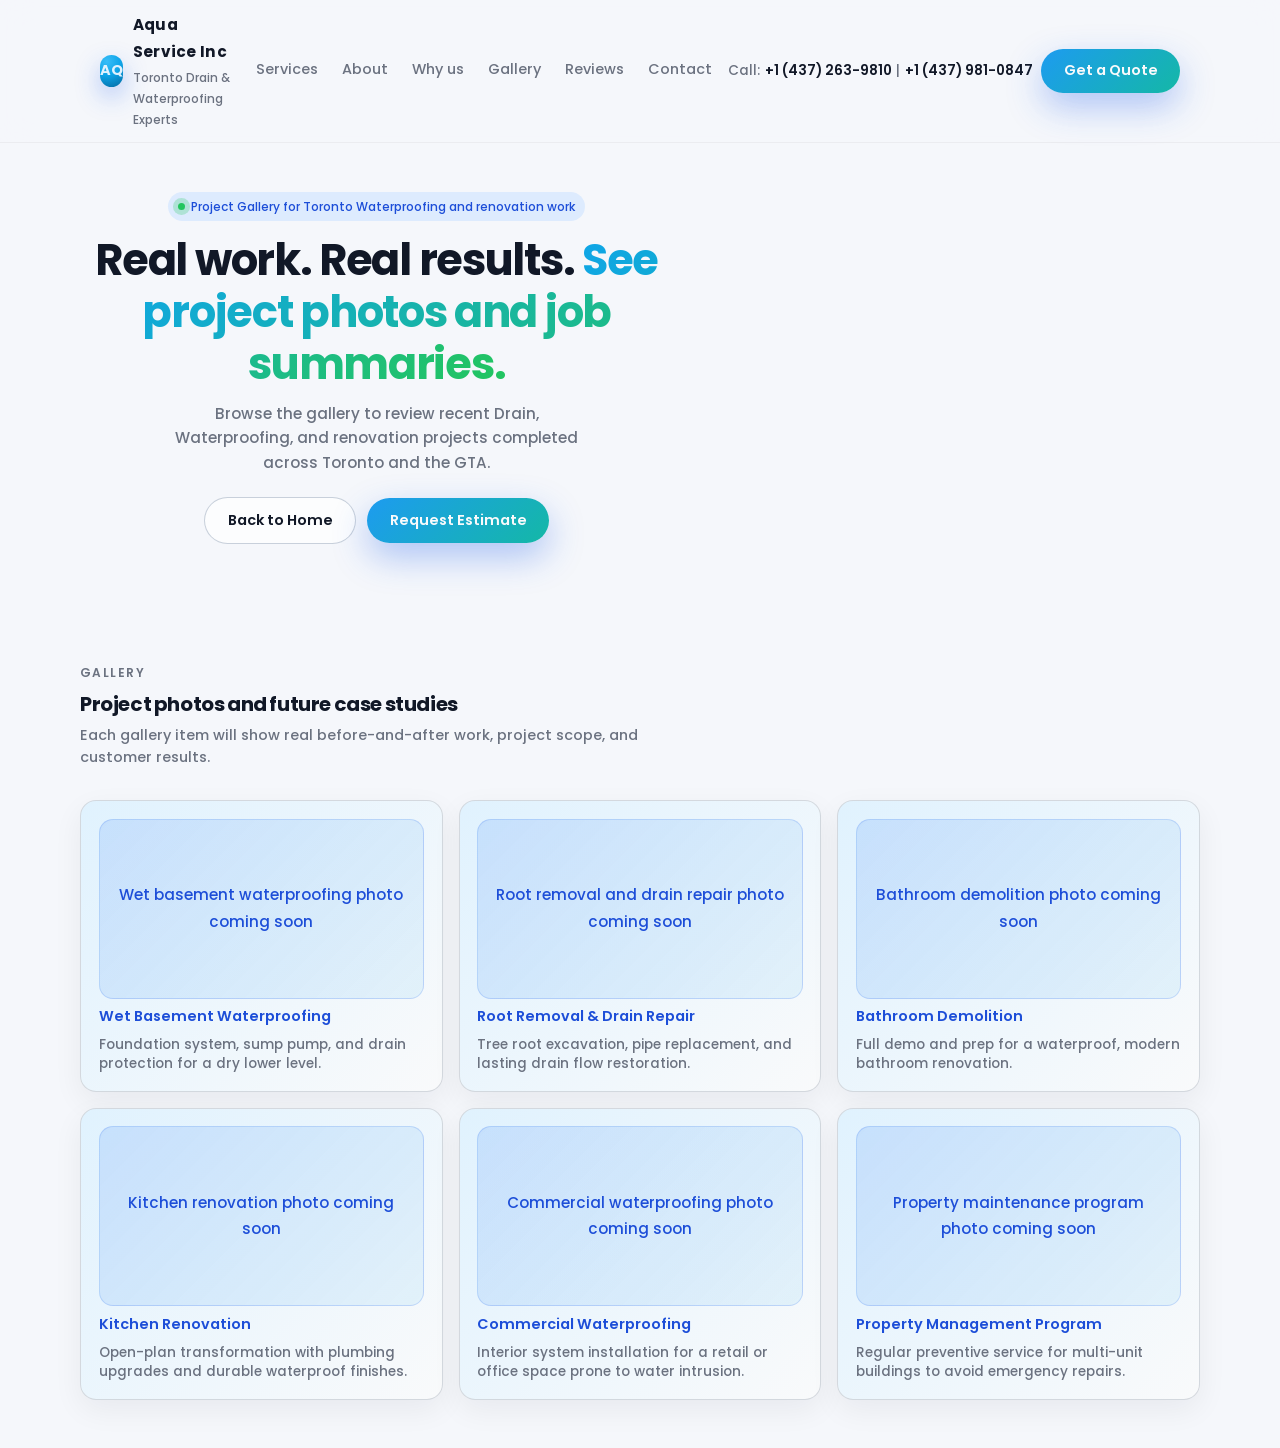
==== gallery/index.html @ aca429ac "map fix" ====
<!doctype html>
<html lang="en">
  <head>
    <meta charset="UTF-8" />
    <title>
      Aqua Service Inc Gallery — Toronto Drain, Waterproofing & Renovation
    </title>
    <meta name="viewport" content="width=device-width, initial-scale=1" />
    <meta
      name="description"
      content="Browse Aqua Service Inc project examples and photo previews for Toronto and GTA waterproofing, drain, and renovation work."
    />
    <meta name="theme-color" content="#1d9bf0" />
    <link rel="icon" type="image/svg+xml" href="/favicon.svg" />
    <link rel="canonical" href="https://aquaservice.ca/gallery" />
    <link rel="preconnect" href="https://fonts.googleapis.com" />
    <link rel="preconnect" href="https://fonts.gstatic.com" crossorigin />
    <link
      href="https://fonts.googleapis.com/css2?family=Poppins:wght@400;500;600;700&display=swap"
      rel="stylesheet"
    />
    <link rel="stylesheet" href="/css/style.css" />
  </head>
  <body>
    <div class="page">
      <header role="banner">
        <div class="nav">
          <a href="/index.html" class="logo" aria-label="Aqua Service Inc - Home">
            <div class="logo-mark">AQ</div>
            <div class="logo-text">
              <span>Aqua Service Inc</span>
              <span>Toronto Drain & Waterproofing Experts</span>
            </div>
          </a>

          <nav class="nav-links" aria-label="Main navigation">
            <a href="/index.html#services">Services</a>
            <a href="/index.html#about">About</a>
            <a href="/index.html#why">Why us</a>
            <a href="/gallery/">Gallery</a>
            <a href="/index.html#reviews">Reviews</a>
            <a href="/index.html#contact">Contact</a>
          </nav>

          <div class="nav-cta">
            <div class="nav-phone">
              <span>Call:</span>
              <a href="tel:+14372639810"><strong>+1 (437) 263-9810</strong></a>
              <span>|</span>
              <a href="tel:+14379810847"><strong>+1 (437) 981-0847</strong></a>
            </div>
            <a href="/index.html#contact" class="btn btn-primary">Get a Quote</a>
          </div>

          <button
            class="nav-toggle"
            type="button"
            aria-label="Toggle navigation menu"
            aria-expanded="false"
            id="nav-toggle"
          >
            <span></span>
            Menu
          </button>
        </div>
        <nav class="nav-mobile" id="nav-mobile" aria-label="Mobile navigation">
          <a href="/index.html#services">Services</a>
          <a href="/index.html#about">About</a>
          <a href="/index.html#why">Why us</a>
          <a href="/gallery/">Gallery</a>
          <a href="/index.html#reviews">Reviews</a>
          <a href="/index.html#contact">Contact</a>
          <a href="tel:+14372639810" class="btn btn-ghost">Call now</a>
          <a href="/index.html#contact" class="btn btn-primary">Get a Quote</a>
        </nav>
      </header>

      <main>
        <section class="section hero" id="top">
          <div class="section-inner hero-grid">
            <div class="hero-content">
              <div class="hero-badge">
                <span class="hero-badge-dot"></span>
                Project Gallery for Toronto Waterproofing and renovation work
              </div>
              <h1 class="hero-title">
                Real work. Real results.
                <span>See project photos and job summaries.</span>
              </h1>
              <p class="hero-subtitle">
                Browse the gallery to review recent Drain, Waterproofing, and
                renovation projects completed across Toronto and the GTA.
              </p>

              <div class="hero-cta-row">
                <a href="/index.html" class="btn btn-ghost">Back to Home</a>
                <a href="/index.html#contact" class="btn btn-primary"
                  >Request Estimate</a
                >
              </div>
            </div>
          </div>
        </section>

        <section class="section" id="gallery">
          <div class="section-inner">
            <div class="section-header">
              <div class="section-kicker">Gallery</div>
              <h2 class="section-title">
                Project photos and future case studies
              </h2>
              <p class="section-subtitle">
                Each gallery item will show real before-and-after work, project
                scope, and customer results.
              </p>
            </div>

            <div class="gallery-grid">
              <div class="gallery-item">
                <div class="gallery-photo">
                  Wet basement waterproofing photo coming soon
                </div>
                <strong>Wet Basement Waterproofing</strong>
                <p>
                  Foundation system, sump pump, and drain protection for a dry
                  lower level.
                </p>
              </div>
              <div class="gallery-item">
                <div class="gallery-photo">
                  Root removal and drain repair photo coming soon
                </div>
                <strong>Root Removal & Drain Repair</strong>
                <p>
                  Tree root excavation, pipe replacement, and lasting drain flow
                  restoration.
                </p>
              </div>
              <div class="gallery-item">
                <div class="gallery-photo">
                  Bathroom demolition photo coming soon
                </div>
                <strong>Bathroom Demolition</strong>
                <p>
                  Full demo and prep for a waterproof, modern bathroom
                  renovation.
                </p>
              </div>
              <div class="gallery-item">
                <div class="gallery-photo">
                  Kitchen renovation photo coming soon
                </div>
                <strong>Kitchen Renovation</strong>
                <p>
                  Open-plan transformation with plumbing upgrades and durable
                  waterproof finishes.
                </p>
              </div>
              <div class="gallery-item">
                <div class="gallery-photo">
                  Commercial waterproofing photo coming soon
                </div>
                <strong>Commercial Waterproofing</strong>
                <p>
                  Interior system installation for a retail or office space
                  prone to water intrusion.
                </p>
              </div>
              <div class="gallery-item">
                <div class="gallery-photo">
                  Property maintenance program photo coming soon
                </div>
                <strong>Property Management Program</strong>
                <p>
                  Regular preventive service for multi-unit buildings to avoid
                  emergency repairs.
                </p>
              </div>
            </div>
          </div>
        </section>
      </main>

      <script src="/js/script.js" defer></script>
    </div>
  </body>
</html>
---- css/style.css ----
*,
*::before,
*::after {
  box-sizing: border-box;
  margin: 0;
  padding: 0;
}

:root {
  --bg: #f5f7fb;
  --bg-alt: #ffffff;
  --text: #111827;
  --muted: #6b7280;
  --primary: #1d9bf0;
  --primary-soft: rgba(29, 155, 240, 0.08);
  --accent: #14b8a6;
  --border: #e5e7eb;
  --radius-lg: 18px;
  --radius-md: 12px;
  --shadow-soft: 0 18px 45px rgba(15, 23, 42, 0.08);
  --shadow-card: 0 10px 30px rgba(15, 23, 42, 0.06);
  --max-width: 1120px;
}

body {
  font-family:
    "Poppins",
    system-ui,
    -apple-system,
    BlinkMacSystemFont,
    "SF Pro Text",
    sans-serif;
  font-weight: 500;
  background: var(--bg);
  color: var(--text);
  font-size: 16px;
  line-height: 1.75;
  -webkit-font-smoothing: antialiased;
  -webkit-text-size-adjust: 100%;
}

img {
  max-width: 100%;
  display: block;
}

a {
  color: inherit;
  text-decoration: none;
}

/* Accessible visually-hidden helper (Netlify honeypot, screen reader text) */
.sr-only {
  position: absolute !important;
  width: 1px !important;
  height: 1px !important;
  padding: 0 !important;
  margin: -1px !important;
  overflow: hidden !important;
  clip: rect(0, 0, 0, 0) !important;
  white-space: nowrap !important;
  border: 0 !important;
}

/* Performance: GPU acceleration & animations */
@keyframes fadeIn {
  from {
    opacity: 0;
    transform: translateY(10px);
  }
  to {
    opacity: 1;
    transform: translateY(0);
  }
}

.fade-in {
  animation: fadeIn 0.5s ease-out forwards;
}

/* Reduce motion for accessibility */
@media (prefers-reduced-motion: reduce) {
  * {
    animation-duration: 0.01ms !important;
    animation-iteration-count: 1 !important;
    transition-duration: 0.01ms !important;
  }
}

/* Layout */
.page {
  min-height: 100vh;
  display: flex;
  flex-direction: column;
}

header {
  position: sticky;
  top: 0;
  z-index: 20;
  backdrop-filter: blur(16px);
  background: rgba(245, 247, 251, 0.9);
  border-bottom: 1px solid rgba(229, 231, 235, 0.7);
}

.nav {
  max-width: var(--max-width);
  margin: 0 auto;
  padding: 0.75rem 1.25rem;
  display: flex;
  align-items: center;
  justify-content: space-between;
  gap: 1rem;
}

.logo {
  display: flex;
  align-items: center;
  gap: 0.6rem;
}

.logo-mark {
  width: 32px;
  height: 32px;
  border-radius: 999px;
  background: radial-gradient(
    circle at 30% 20%,
    #38bdf8,
    #0ea5e9 45%,
    #0369a1 100%
  );
  display: flex;
  align-items: center;
  justify-content: center;
  color: #e0f2fe;
  font-weight: 700;
  font-size: 0.9rem;
  box-shadow: 0 10px 25px rgba(37, 99, 235, 0.35);
}

.logo-text {
  display: flex;
  flex-direction: column;
  gap: 0.1rem;
}

.logo-text span:first-child {
  font-weight: 650;
  letter-spacing: 0.02em;
  font-size: 0.95rem;
}

.logo-text span:last-child {
  font-size: 0.75rem;
  color: var(--muted);
}

.nav-links {
  display: none;
  align-items: center;
  gap: 1.5rem;
  font-size: 0.9rem;
  color: var(--muted);
}

.nav-links a {
  position: relative;
  padding-bottom: 0.1rem;
  white-space: nowrap;
}

.nav-links a::after {
  content: "";
  position: absolute;
  left: 0;
  bottom: 0;
  width: 0;
  height: 2px;
  border-radius: 999px;
  background: linear-gradient(90deg, var(--primary), var(--accent));
  transition: width 0.18s ease-out;
}

.nav-links a:hover::after {
  width: 100%;
}

.nav-cta {
  display: none;
  gap: 0.5rem;
  align-items: center;
}

.btn {
  border-radius: 999px;
  border: none;
  cursor: pointer;
  font-size: 0.85rem;
  font-weight: 550;
  padding: 0.6rem 1.25rem;
  display: inline-flex;
  align-items: center;
  justify-content: center;
  gap: 0.4rem;
  transition:
    transform 0.12s ease-out,
    box-shadow 0.12s ease-out,
    background 0.12s ease-out;
  white-space: nowrap;
  min-height: 44px;
}

.btn-primary {
  background: linear-gradient(135deg, var(--primary), var(--accent));
  color: #f9fafb;
  box-shadow: 0 14px 35px rgba(37, 99, 235, 0.35);
}

.btn-primary:hover {
  transform: translateY(-1px);
  box-shadow: 0 18px 45px rgba(37, 99, 235, 0.45);
}

.btn-secondary {
  background: #f8fafc;
  color: #14afce;
  border: 1px solid rgba(37, 99, 235, 0.22);
  box-shadow: inset 0 0 0 1px rgba(37, 99, 235, 0.12);
}

.btn-secondary:hover {
  transform: translateY(-1px);
  background: #eff6ff;
  box-shadow: 0 12px 28px rgba(37, 99, 235, 0.18);
}

.btn-ghost {
  background: rgba(255, 255, 255, 0.7);
  color: var(--text);
  border: 1px solid rgba(148, 163, 184, 0.5);
}

.btn-ghost:hover {
  background: #ffffff;
  box-shadow: 0 10px 25px rgba(15, 23, 42, 0.08);
}

.nav-phone {
  display: flex;
  align-items: center;
  gap: 0.3rem;
  font-size: 0.8rem;
  color: var(--muted);
  white-space: nowrap;
  flex-wrap: nowrap;
}

.nav-phone strong {
  font-weight: 600;
}

.nav-phone a {
  color: var(--text);
  text-decoration: none;
  transition: color 0.2s ease-out;
}

.nav-phone a:hover,
.nav-phone a:focus {
  color: var(--primary);
  text-decoration: underline;
}

.nav-phone a:focus-visible {
  outline: 2px solid var(--primary);
  outline-offset: 2px;
  border-radius: 4px;
}

.nav-toggle {
  display: inline-flex;
  border-radius: 999px;
  border: 1px solid rgba(148, 163, 184, 0.6);
  padding: 0.35rem 0.7rem;
  background: rgba(255, 255, 255, 0.9);
  cursor: pointer;
  align-items: center;
  gap: 0.4rem;
  font-size: 0.8rem;
  color: var(--muted);
}

.nav-toggle span {
  width: 16px;
  height: 2px;
  border-radius: 999px;
  background: var(--text);
  position: relative;
}

.nav-toggle span::before,
.nav-toggle span::after {
  content: "";
  position: absolute;
  left: 0;
  width: 16px;
  height: 2px;
  border-radius: 999px;
  background: var(--text);
}

.nav-toggle span::before {
  top: -5px;
}

.nav-toggle span::after {
  top: 5px;
}

.nav-mobile {
  display: none;
  flex-direction: column;
  gap: 0.75rem;
  padding: 0.75rem 1.25rem 1rem;
  border-top: 1px solid rgba(229, 231, 235, 0.9);
  background: rgba(248, 250, 252, 0.98);
}

.nav-mobile a {
  font-size: 0.9rem;
  color: var(--muted);
}

.nav-mobile .btn {
  width: 100%;
  justify-content: center;
}

main {
  flex: 1;
}

.section {
  padding: 2.5rem 1rem;
}

.section-inner {
  max-width: var(--max-width);
  margin: 0 auto;
}

/* Hero */
.hero {
  padding-top: 1.5rem;
  padding-bottom: 1.75rem;
}

.hero-grid {
  display: grid;
  gap: 1rem;
}

.hero-content {
  text-align: center;
}

.hero-badge {
  display: inline-flex;
  align-items: center;
  gap: 0.4rem;
  padding: 0.25rem 0.6rem;
  border-radius: 999px;
  background: rgba(219, 234, 254, 0.9);
  color: #1d4ed8;
  font-size: 0.75rem;
  font-weight: 500;
  margin-bottom: 0.9rem;
}

.hero-badge-dot {
  width: 7px;
  height: 7px;
  border-radius: 999px;
  background: #22c55e;
  box-shadow: 0 0 0 5px rgba(34, 197, 94, 0.25);
}

.hero-title {
  font-size: 1.5rem;
  line-height: 1.2;
  letter-spacing: -0.03em;
  margin-bottom: 0.7rem;
  max-width: 20rem;
  margin-left: auto;
  margin-right: auto;
}

.hero-title span {
  background: linear-gradient(135deg, #0ea5e9, #22c55e);
  background-clip: text;
  -webkit-background-clip: text;
  color: transparent;
}

.hero-subtitle {
  font-size: 0.95rem;
  color: var(--muted);
  max-width: 26rem;
  margin-left: auto;
  margin-right: auto;
  margin-bottom: 1.4rem;
  line-height: 1.6;
}

.hero-cta-row {
  display: flex;
  flex-wrap: wrap;
  gap: 0.7rem;
  align-items: center;
  justify-content: center;
  margin-bottom: 1.4rem;
}

.hero-meta {
  display: flex;
  flex-wrap: wrap;
  gap: 0.75rem;
  font-size: 0.8rem;
  color: var(--muted);
  justify-content: center;
}

.hero-meta-item {
  display: inline-flex;
  align-items: center;
  gap: 0.35rem;
  padding: 0.35rem 0.7rem;
  border-radius: 999px;
  background: rgba(255, 255, 255, 0.9);
  border: 1px solid rgba(226, 232, 240, 0.9);
}

.hero-meta-dot {
  width: 6px;
  height: 6px;
  border-radius: 999px;
  background: #22c55e;
}

.hero-card {
  background: radial-gradient(
    circle at top left,
    #e0f2fe,
    #eff6ff 40%,
    #f9fafb 100%
  );
  border-radius: 20px;
  padding: 1rem;
  box-shadow: var(--shadow-soft);
  border: 1px solid rgba(191, 219, 254, 0.9);
  display: grid;
  gap: 0.8rem;
  font-size: 0.75rem;
}

.hero-card-header {
  display: flex;
  flex-direction: column;
  align-items: flex-start;
  justify-content: space-between;
  gap: 0.75rem;
}

.hero-chip {
  padding: 0.25rem 0.7rem;
  border-radius: 999px;
  background: rgba(15, 23, 42, 0.9);
  color: #e5e7eb;
  font-size: 0.75rem;
  display: inline-flex;
  align-items: center;
  gap: 0.35rem;
}

.hero-chip span {
  width: 6px;
  height: 6px;
  border-radius: 999px;
  background: #22c55e;
}

.hero-card-title {
  font-size: 0.9rem;
  font-weight: 600;
  color: #0f172a;
}

.hero-card-sub {
  font-size: 0.8rem;
  color: #64748b;
}

.hero-card-grid {
  display: grid;
  grid-template-columns: minmax(0, 1fr);
  gap: 0.75rem;
  font-size: 0.8rem;
}

.hero-stat {
  padding: 0.7rem 0.75rem;
  border-radius: 16px;
  background: rgba(255, 255, 255, 0.9);
  border: 1px solid rgba(226, 232, 240, 0.9);
}

.hero-stat-label {
  font-size: 0.7rem;
  color: #6b7280;
  margin-bottom: 0.15rem;
}

.hero-stat-value {
  font-weight: 600;
  color: #0f172a;
}

.hero-stat-value a {
  color: inherit;
  text-decoration: none;
  transition: color 0.2s ease;
}

.hero-stat-value a:hover,
.hero-stat-value a:focus-visible {
  color: var(--primary);
  text-decoration: underline;
}

.hero-stat-separator {
  margin: 0 0.35rem;
  color: #9ca3af;
}

.hero-tagline {
  font-size: 0.8rem;
  color: #64748b;
}

/* Sections */
.section-header {
  margin-bottom: 2rem;
  display: flex;
  flex-direction: column;
  gap: 0.5rem;
}

.section-kicker {
  font-size: 0.75rem;
  text-transform: uppercase;
  letter-spacing: 0.12em;
  color: #6b7280;
  font-weight: 600;
}

.section-title {
  font-size: 1.3rem;
  letter-spacing: -0.02em;
  word-spacing: -0.05em;
  line-height: 1.3;
}

.section-subtitle {
  font-size: 0.9rem;
  color: var(--muted);
  max-width: 35rem;
  line-height: 1.5;
}

.cards-grid {
  display: grid;
  gap: 1.25rem;
}

.card {
  background: var(--bg-alt);
  border-radius: var(--radius-md);
  padding: 1.25rem;
  border: 1px solid var(--border);
  box-shadow: var(--shadow-card);
  transition:
    transform 0.2s ease-out,
    box-shadow 0.2s ease-out;
  will-change: transform;
}

.card:hover {
  transform: translateY(-2px);
  box-shadow: 0 12px 30px rgba(15, 23, 42, 0.1);
}

.card-icon {
  width: 40px;
  height: 40px;
  border-radius: 12px;
  background: var(--primary-soft);
  display: flex;
  align-items: center;
  justify-content: center;
  font-size: 1.2rem;
  color: var(--primary);
  margin-bottom: 0.75rem;
}

.card-title {
  font-size: 1rem;
  font-weight: 600;
  margin-bottom: 0.35rem;
  line-height: 1.3;
}

.card-text {
  font-size: 0.88rem;
  color: var(--muted);
  line-height: 1.5;
}

/* About */
.about-grid {
  display: grid;
  gap: 1.25rem;
  align-items: start;
}

.about-text {
  font-size: 0.92rem;
  color: var(--muted);
  line-height: 1.6;
}

.about-highlight {
  margin-top: 0.8rem;
  padding: 0.7rem 0.8rem;
  border-radius: 14px;
  background: rgba(219, 234, 254, 0.7);
  border: 1px solid rgba(191, 219, 254, 0.9);
  font-size: 0.8rem;
  color: #1d4ed8;
}

.about-media {
  border-radius: 18px;
  background: radial-gradient(
    circle at top,
    #0ea5e9,
    #0369a1 45%,
    #0f172a 100%
  );
  padding: 1rem;
  color: #e5e7eb;
  box-shadow: var(--shadow-soft);
}

.about-media-inner {
  border-radius: 14px;
  border: 1px solid rgba(148, 163, 184, 0.5);
  padding: 0.8rem;
  background: radial-gradient(
    circle at top left,
    rgba(15, 23, 42, 0.9),
    rgba(15, 23, 42, 0.98)
  );
  display: grid;
  grid-template-columns: minmax(0, 1fr) 1px minmax(0, 1fr);
  gap: 0.8rem;
  font-size: 0.8rem;
}

.about-media-row {
  display: contents;
}

.about-media-label {
  color: #9ca3af;
  white-space: nowrap;
  grid-column: 1;
}

.about-media-value {
  font-weight: 600;
  color: #e5e7eb;
  white-space: normal;
  text-align: left;
  grid-column: 3;
  word-break: break-word;
}

.about-media-inner::before {
  content: "";
  grid-column: 2;
  grid-row: 1 / -1;
  background: rgba(148, 163, 184, 0.3);
}

/* Gallery */
.gallery-grid {
  display: grid;
  gap: 1rem;
}

.gallery-item {
  border-radius: 16px;
  background: linear-gradient(135deg, #e0f2fe, #f9fafb);
  border: 1px solid rgba(209, 213, 219, 0.9);
  padding: 1.1rem;
  font-size: 0.85rem;
  color: #4b5563;
  box-shadow: var(--shadow-card);
  display: grid;
  gap: 0.35rem;
}

.gallery-item strong {
  font-weight: 600;
  color: #1d4ed8;
  font-size: 0.9rem;
}

.gallery-item p {
  color: #6b7280;
  line-height: 1.4;
  margin: 0;
}

.gallery-photo {
  min-height: 180px;
  border-radius: 14px;
  background: linear-gradient(
    135deg,
    rgba(59, 130, 246, 0.16),
    rgba(14, 165, 233, 0.08)
  );
  border: 1px solid rgba(37, 99, 235, 0.18);
  display: flex;
  align-items: center;
  justify-content: center;
  color: #1d4ed8;
  font-size: 0.95rem;
  text-align: center;
  padding: 1rem;
}

.gallery-item small {
  color: #64748b;
}

/* Reviews */
.reviews-grid {
  display: grid;
  gap: 0.9rem;
}

.review-card {
  border-radius: 16px;
  background: #ffffff;
  border: 1px solid #e5e7eb;
  padding: 0.9rem;
  box-shadow: var(--shadow-card);
  font-size: 0.85rem;
}

.review-header {
  display: flex;
  justify-content: space-between;
  align-items: center;
  margin-bottom: 0.35rem;
}

.review-name {
  font-weight: 600;
  font-size: 0.85rem;
}

.review-stars {
  color: #fbbf24;
  font-size: 0.8rem;
}

.review-text {
  color: var(--muted);
  margin-bottom: 0.4rem;
  line-height: 1.6;
  font-size: 0.87rem;
}

.review-meta {
  font-size: 0.75rem;
  color: #9ca3af;
}

/* Contact */
.contact-grid {
  display: grid;
  gap: 1.25rem;
}

.contact-card {
  background: #ffffff;
  border-radius: var(--radius-lg);
  padding: 1.1rem;
  border: 1px solid #e5e7eb;
  box-shadow: var(--shadow-soft);
}

form {
  display: grid;
  gap: 0.75rem;
}

.field {
  display: grid;
  gap: 0.35rem;
  font-size: 0.85rem;
}

.field label {
  font-weight: 500;
  color: #374151;
}

.field input,
.field textarea {
  border-radius: 12px;
  border: 1px solid #d1d5db;
  padding: 0.55rem 0.7rem;
  font-size: 0.85rem;
  font-family: inherit;
  outline: none;
  background: #f9fafb;
  transition:
    border-color 0.12s ease-out,
    box-shadow 0.12s ease-out,
    background 0.12s ease-out;
}

.field small {
  font-size: 0.75rem;
  color: #9ca3af;
}

.contact-info {
  font-size: 0.87rem;
  color: var(--muted);
  display: grid;
  gap: 0.75rem;
}

.contact-info-item {
  display: flex;
  align-items: center;
  gap: 0.75rem;
  padding: 0.9rem 0.95rem;
  border-radius: 1rem;
  background: #f8fafc;
  border: 1px solid #e5e7eb;
}

.contact-info-item div > div:first-child {
  font-weight: 600;
  color: #111827;
}

.contact-info-icon {
  min-width: 36px;
  min-height: 36px;
  border-radius: 50%;
  background: #dbeafe;
  display: flex;
  align-items: center;
  justify-content: center;
  font-size: 1rem;
  color: #2563eb;
}

.contact-info-item a {
  color: inherit;
  text-decoration: none;
}

.contact-info-item a:hover {
  color: var(--primary);
  text-decoration: underline;
}

footer {
  border-top: 1px solid #e5e7eb;
  padding: 1.25rem;
  font-size: 0.8rem;
  color: #9ca3af;
  background: #f9fafb;
  text-align: center;
}

.footer-inner {
  max-width: var(--max-width);
  margin: 0 auto;
  display: flex;
  flex-direction: column;
  gap: 0.4rem;
  align-items: center;
}

.footer-meta {
  display: flex;
  flex-direction: column;
  flex-wrap: wrap;
  gap: 0.5rem;
  align-items: center;
  font-size: 0.75rem;
}

/* Responsive */
@media (min-width: 640px) {
  .section {
    padding: 2.5rem 1.25rem;
  }

  .hero {
    padding-top: 2.5rem;
    padding-bottom: 2.75rem;
  }

  .hero-card-grid {
    grid-template-columns: repeat(2, minmax(0, 1fr));
  }

  .hero-card-header {
    flex-direction: row;
    align-items: center;
  }

  .hero-title {
    font-size: 2.2rem;
    max-width: 30rem;
  }

  .section-title {
    font-size: 1.25rem;
  }

  .hero-grid {
    gap: 2rem;
  }

  .btn {
    font-size: 0.9rem;
    padding: 0.6rem 1.4rem;
  }

  .hero-card {
    border-radius: 22px;
    padding: 1.2rem;
    font-size: 0.8rem;
  }

  .cards-grid {
    grid-template-columns: repeat(2, minmax(0, 1fr));
  }

  .gallery-grid {
    grid-template-columns: repeat(2, minmax(0, 1fr));
  }

  .reviews-grid {
    grid-template-columns: repeat(1, minmax(0, 1fr));
  }

  .contact-grid {
    grid-template-columns: minmax(0, 1fr);
  }
}

@media (min-width: 768px) {
  .nav-links {
    display: flex;
  }

  .nav-cta {
    display: flex;
  }

  .about-media-value {
    white-space: nowrap;
  }

  .nav-phone {
    font-size: 0.85rem;
  }

  .nav-phone strong {
    font-size: 0.85rem;
  }

  .footer-meta {
    flex-direction: row;
    justify-content: center;
  }

  .nav-toggle {
    display: none;
  }

  .hero-title {
    font-size: 2.4rem;
    max-width: 32rem;
  }

  .hero-grid {
    grid-template-columns: minmax(0, 1.2fr) minmax(0, 1fr);
  }

  .about-grid {
    grid-template-columns: minmax(0, 1.1fr) minmax(0, 1fr);
  }

  .cards-grid.services {
    grid-template-columns: repeat(3, minmax(0, 1fr));
  }

  .gallery-grid {
    grid-template-columns: repeat(3, minmax(0, 1fr));
  }

  .reviews-grid {
    grid-template-columns: repeat(2, minmax(0, 1fr));
  }

  .contact-grid {
    grid-template-columns: minmax(0, 1.2fr) minmax(0, 1fr);
  }
}

@media (min-width: 1024px) {
  .hero-title {
    font-size: 2.7rem;
    max-width: 36rem;
  }

  .section-title {
    white-space: normal;
  }

  .section {
    padding-top: 3rem;
    padding-bottom: 3rem;
  }
}

.nav-mobile.open {
  display: flex;
}

/* Professional Enhancements */

/* Active Navigation Styling */
.nav-links a.active {
  color: var(--primary);
  font-weight: 600;
}

.nav-links a.active::after {
  width: 100%;
}

.nav-mobile a.active {
  color: var(--primary);
  font-weight: 600;
}

/* Scroll-triggered fade-in animations */
html {
  scroll-behavior: smooth;
}

.fade-in {
  animation: fadeIn 0.6s ease-out forwards;
}

@keyframes fadeIn {
  from {
    opacity: 0;
    transform: translateY(20px);
  }
  to {
    opacity: 1;
    transform: translateY(0);
  }
}

.card,
.gallery-item,
.review-card,
.about-media {
  opacity: 0;
  animation-fill-mode: both;
}

/* Enhanced Interactive Elements */
.card {
  transition: all 0.3s cubic-bezier(0.4, 0, 0.2, 1);
  position: relative;
  overflow: hidden;
}

.card::before {
  content: "";
  position: absolute;
  top: 0;
  left: -100%;
  width: 100%;
  height: 100%;
  background: linear-gradient(
    90deg,
    transparent,
    rgba(255, 255, 255, 0.2),
    transparent
  );
  transition: left 0.5s ease-out;
  pointer-events: none;
}

.card:hover::before {
  left: 100%;
}

.card:hover {
  transform: translateY(-4px);
  box-shadow: 0 20px 50px rgba(15, 23, 42, 0.12);
  border-color: var(--primary-soft);
}

/* Better button focus states */
.btn:focus-visible {
  outline: 2px solid var(--primary);
  outline-offset: 2px;
}

.btn:active {
  transform: scale(0.98);
}

.btn:disabled {
  opacity: 0.6;
  cursor: not-allowed;
  transform: none;
}

/* Form improvements */
.field input:focus,
.field textarea:focus {
  border-color: var(--primary);
  background: #ffffff;
  box-shadow: 0 0 0 3px var(--primary-soft);
}

textarea {
  font-size: inherit;
  line-height: 1.5;
}

/* Enhanced gallery items */
.gallery-item {
  transition: all 0.3s ease-out;
  position: relative;
  border-radius: 16px;
}

.gallery-item:hover {
  transform: translateY(-2px);
  box-shadow: 0 15px 40px rgba(15, 23, 42, 0.12);
  background: linear-gradient(135deg, #dbeafe, #f0f9ff);
}

/* Enhanced review cards */
.review-card {
  transition: all 0.3s ease-out;
}

.review-card:hover {
  box-shadow: 0 12px 35px rgba(15, 23, 42, 0.1);
  transform: translateY(-2px);
}

/* Smooth link transitions */
a {
  transition: color 0.2s ease-out;
}

a:not(.btn):hover {
  color: var(--primary);
}

/* Loading state for buttons */
.btn:disabled::after {
  content: "";
  display: inline-block;
  width: 12px;
  height: 12px;
  margin-left: 6px;
  border: 2px solid rgba(255, 255, 255, 0.3);
  border-radius: 50%;
  border-top-color: white;
  animation: spin 0.6s linear infinite;
}

@keyframes spin {
  to {
    transform: rotate(360deg);
  }
}

/* Accessibility improvements */
@media (prefers-reduced-motion: reduce) {
  * {
    animation-duration: 0.01ms !important;
    animation-iteration-count: 1 !important;
    transition-duration: 0.01ms !important;
    scroll-behavior: auto !important;
  }
}

/* Print styles for professionalism */
@media print {
  header,
  .nav-toggle,
  .hero-cta-row,
  form {
    display: none;
  }

  body {
    background: white;
  }

  .section {
    page-break-inside: avoid;
  }
}
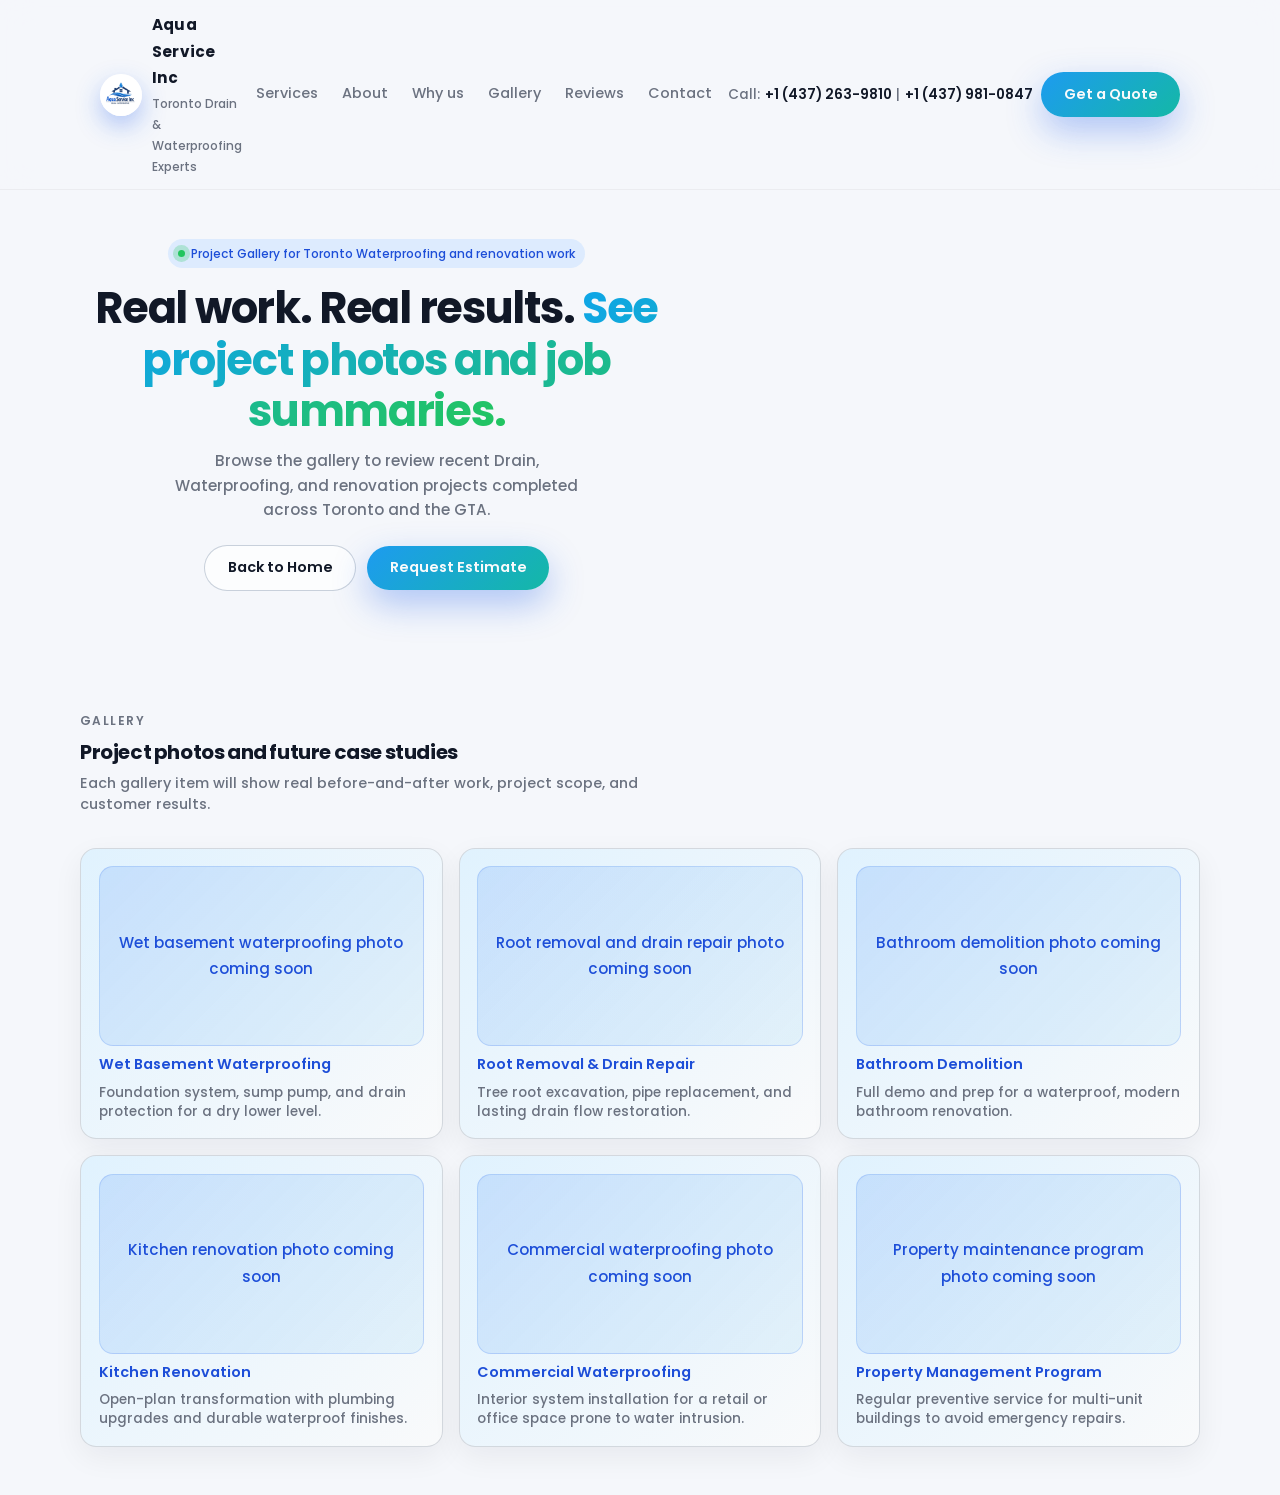
==== commit b84d4400: "Added logo, fixed issues" ====
--- a/gallery/index.html
+++ b/gallery/index.html
@@ -11,6 +11,7 @@
       content="Browse Aqua Service Inc project examples and photo previews for Toronto and GTA waterproofing, drain, and renovation work."
     />
     <meta name="theme-color" content="#1d9bf0" />
+    <meta name="google-site-verification" content="google120ad3d5dac9b2b3" />
     <link rel="icon" type="image/svg+xml" href="/favicon.svg" />
     <link rel="canonical" href="https://aquaservice.ca/gallery" />
     <link rel="preconnect" href="https://fonts.googleapis.com" />
@@ -25,8 +26,17 @@
     <div class="page">
       <header role="banner">
         <div class="nav">
-          <a href="/index.html" class="logo" aria-label="Aqua Service Inc - Home">
-            <div class="logo-mark">AQ</div>
+          <a
+            href="/index.html"
+            class="logo"
+            aria-label="Aqua Service Inc - Home"
+          >
+            <img
+              src="../../images/Aqua Service Inc.JPG"
+              alt="Aqua Service Inc Logo"
+              class="logo-mark"
+              decoding="async"
+            />
             <div class="logo-text">
               <span>Aqua Service Inc</span>
               <span>Toronto Drain & Waterproofing Experts</span>
@@ -49,7 +59,9 @@
               <span>|</span>
               <a href="tel:+14379810847"><strong>+1 (437) 981-0847</strong></a>
             </div>
-            <a href="/index.html#contact" class="btn btn-primary">Get a Quote</a>
+            <a href="/index.html#contact" class="btn btn-primary"
+              >Get a Quote</a
+            >
           </div>
 
           <button
--- a/css/style.css
+++ b/css/style.css
@@ -120,21 +120,11 @@
 }
 
 .logo-mark {
-  width: 32px;
-  height: 32px;
+  width: 42px;
+  height: 42px;
   border-radius: 999px;
-  background: radial-gradient(
-    circle at 30% 20%,
-    #38bdf8,
-    #0ea5e9 45%,
-    #0369a1 100%
-  );
-  display: flex;
-  align-items: center;
-  justify-content: center;
-  color: #e0f2fe;
-  font-weight: 700;
-  font-size: 0.9rem;
+  display: block;
+  object-fit: cover;
   box-shadow: 0 10px 25px rgba(37, 99, 235, 0.35);
 }
 
@@ -153,6 +143,34 @@
 .logo-text span:last-child {
   font-size: 0.75rem;
   color: var(--muted);
+}
+
+/* Accessibility */
+.sr-only {
+  position: absolute;
+  width: 1px;
+  height: 1px;
+  padding: 0;
+  margin: -1px;
+  overflow: hidden;
+  clip: rect(0, 0, 0, 0);
+  white-space: nowrap;
+  border: 0;
+}
+
+.sr-only-focusable:focus {
+  position: static;
+  width: auto;
+  height: auto;
+  padding: 0.5rem;
+  margin: 0;
+  overflow: visible;
+  clip: auto;
+  white-space: normal;
+  background: var(--primary);
+  color: white;
+  text-decoration: none;
+  z-index: 1000;
 }
 
 .nav-links {
@@ -222,16 +240,18 @@
 }
 
 .btn-secondary {
-  background: #f8fafc;
-  color: #14afce;
-  border: 1px solid rgba(37, 99, 235, 0.22);
+  background-color: transparent;
+  color: #1a1a1a;
+  border: 1.5px solid #4db7ff;
   box-shadow: inset 0 0 0 1px rgba(37, 99, 235, 0.12);
+  border-radius: 8px;
+  transition: all 0.25s ease-in-out;
 }
 
 .btn-secondary:hover {
   transform: translateY(-1px);
-  background: #eff6ff;
-  box-shadow: 0 12px 28px rgba(37, 99, 235, 0.18);
+  background-color: #6fd4ff;
+  box-shadow: 0 8px 20px rgba(79, 183, 255, 0.25);
 }
 
 .btn-ghost {
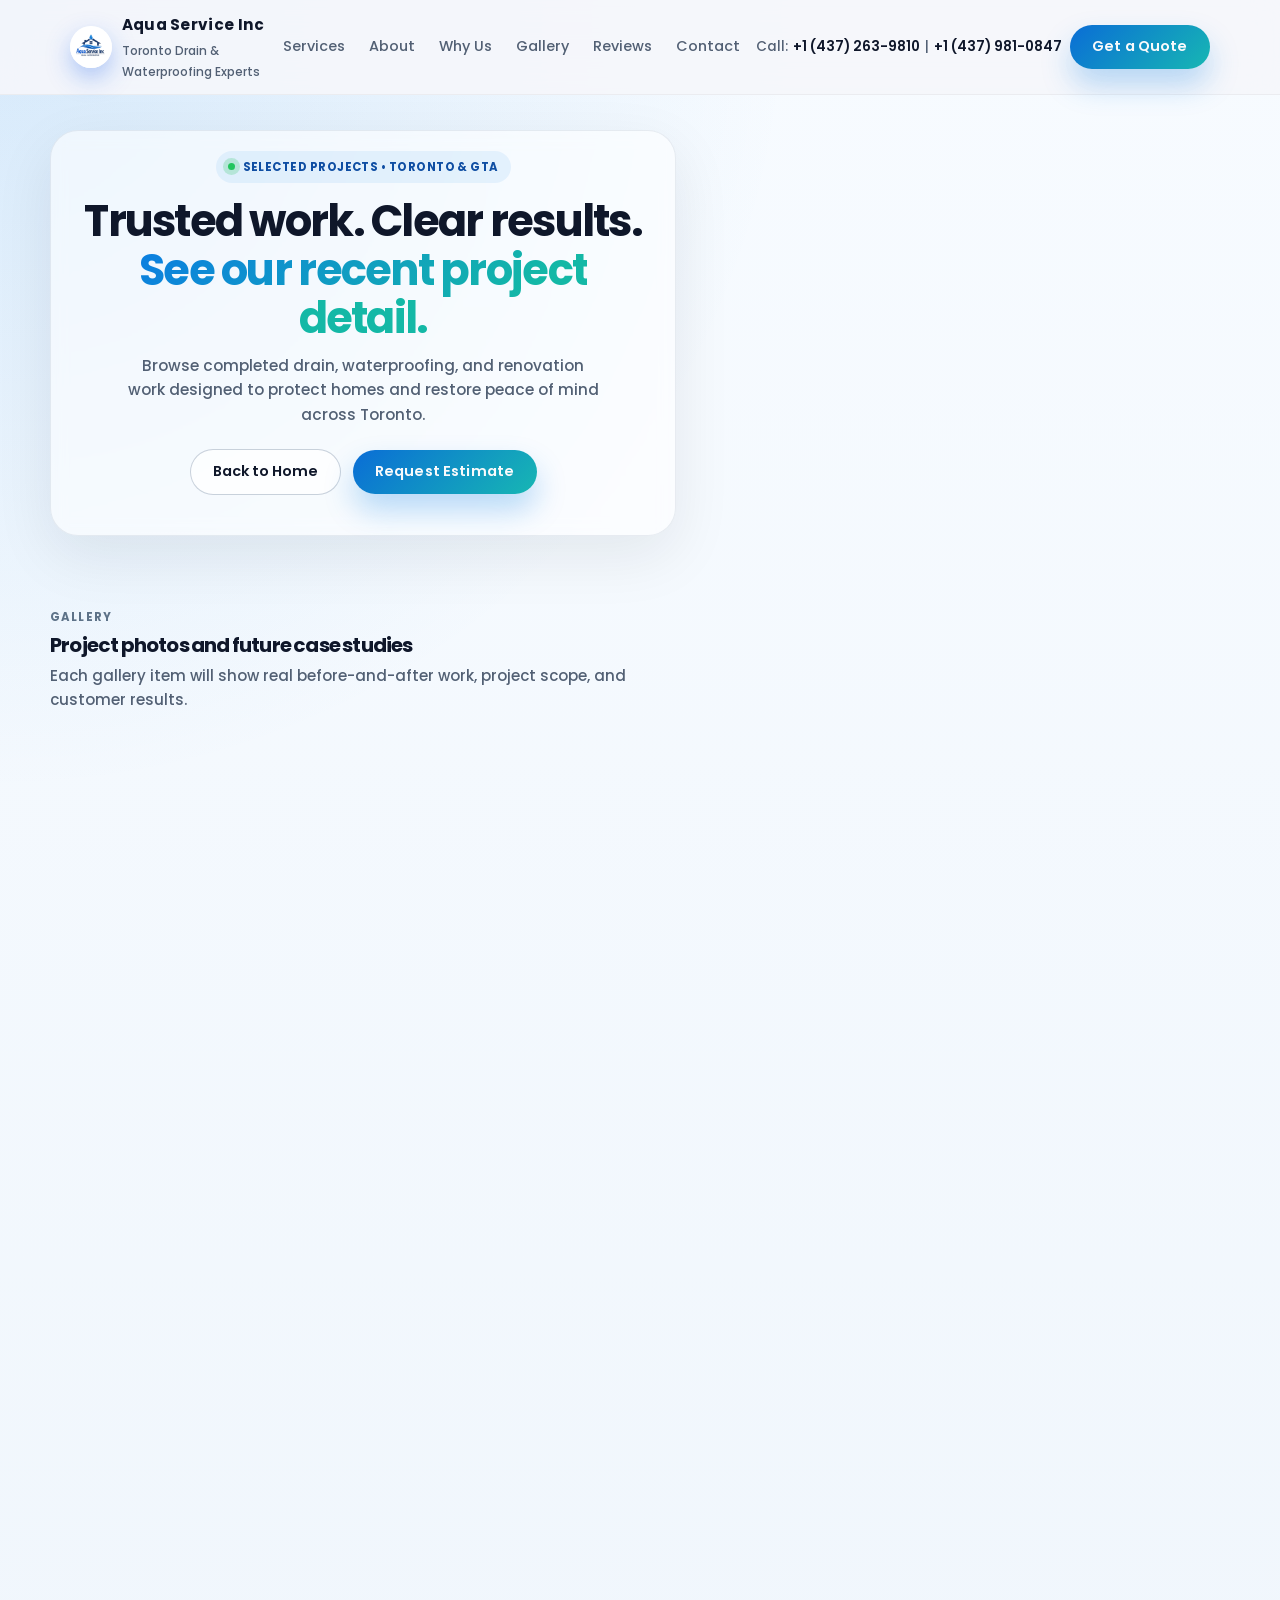
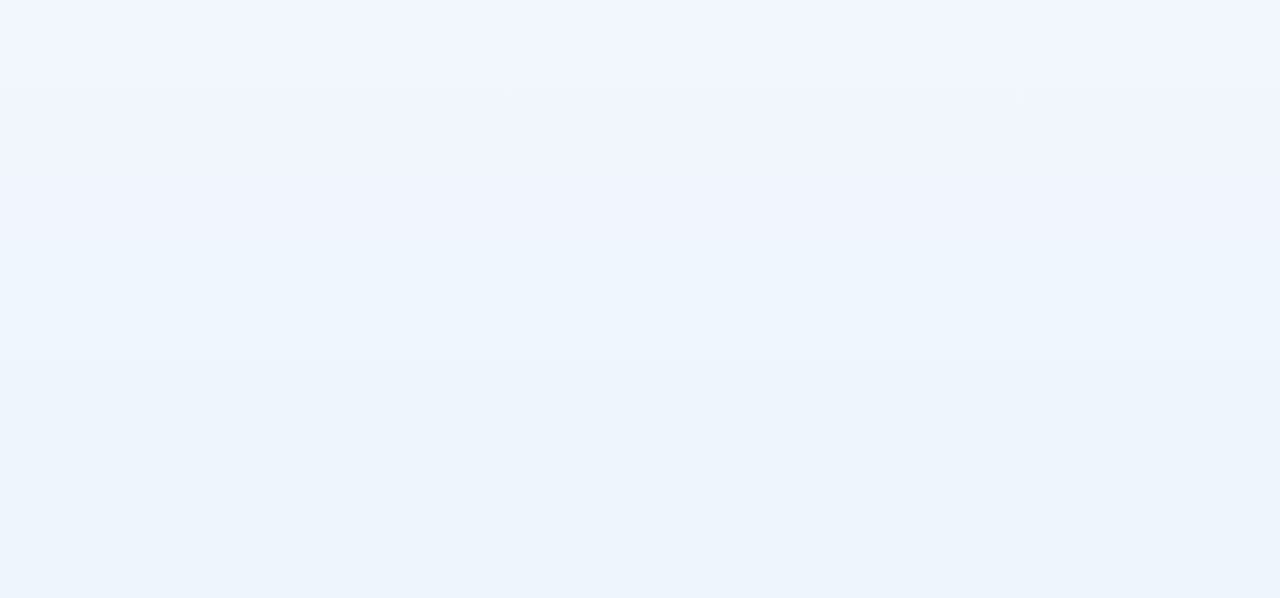
==== commit c5b066dc: "addet photo" ====
--- a/gallery/index.html
+++ b/gallery/index.html
@@ -2,24 +2,15 @@
 <html lang="en">
   <head>
     <meta charset="UTF-8" />
-    <title>
-      Aqua Service Inc Gallery — Toronto Drain, Waterproofing & Renovation
-    </title>
+    <meta http-equiv="refresh" content="0; url=../gallery.html" />
+    <title>Redirecting to Aqua Service Gallery</title>
     <meta name="viewport" content="width=device-width, initial-scale=1" />
     <meta
       name="description"
-      content="Browse Aqua Service Inc project examples and photo previews for Toronto and GTA waterproofing, drain, and renovation work."
+      content="Redirecting to the Aqua Service Inc project gallery for Toronto and GTA waterproofing, drain, and renovation work."
     />
     <meta name="theme-color" content="#1d9bf0" />
-    <meta name="google-site-verification" content="google120ad3d5dac9b2b3" />
     <link rel="icon" type="image/svg+xml" href="/favicon.svg" />
-    <link rel="canonical" href="https://aquaservice.ca/gallery" />
-    <link rel="preconnect" href="https://fonts.googleapis.com" />
-    <link rel="preconnect" href="https://fonts.gstatic.com" crossorigin />
-    <link
-      href="https://fonts.googleapis.com/css2?family=Poppins:wght@400;500;600;700&display=swap"
-      rel="stylesheet"
-    />
     <link rel="stylesheet" href="/css/style.css" />
   </head>
   <body>
@@ -32,7 +23,7 @@
             aria-label="Aqua Service Inc - Home"
           >
             <img
-              src="../../images/Aqua Service Inc.JPG"
+              src="../images/aqua-service-inc.jpg"
               alt="Aqua Service Inc Logo"
               class="logo-mark"
               decoding="async"
@@ -42,49 +33,7 @@
               <span>Toronto Drain & Waterproofing Experts</span>
             </div>
           </a>
-
-          <nav class="nav-links" aria-label="Main navigation">
-            <a href="/index.html#services">Services</a>
-            <a href="/index.html#about">About</a>
-            <a href="/index.html#why">Why us</a>
-            <a href="/gallery/">Gallery</a>
-            <a href="/index.html#reviews">Reviews</a>
-            <a href="/index.html#contact">Contact</a>
-          </nav>
-
-          <div class="nav-cta">
-            <div class="nav-phone">
-              <span>Call:</span>
-              <a href="tel:+14372639810"><strong>+1 (437) 263-9810</strong></a>
-              <span>|</span>
-              <a href="tel:+14379810847"><strong>+1 (437) 981-0847</strong></a>
-            </div>
-            <a href="/index.html#contact" class="btn btn-primary"
-              >Get a Quote</a
-            >
-          </div>
-
-          <button
-            class="nav-toggle"
-            type="button"
-            aria-label="Toggle navigation menu"
-            aria-expanded="false"
-            id="nav-toggle"
-          >
-            <span></span>
-            Menu
-          </button>
         </div>
-        <nav class="nav-mobile" id="nav-mobile" aria-label="Mobile navigation">
-          <a href="/index.html#services">Services</a>
-          <a href="/index.html#about">About</a>
-          <a href="/index.html#why">Why us</a>
-          <a href="/gallery/">Gallery</a>
-          <a href="/index.html#reviews">Reviews</a>
-          <a href="/index.html#contact">Contact</a>
-          <a href="tel:+14372639810" class="btn btn-ghost">Call now</a>
-          <a href="/index.html#contact" class="btn btn-primary">Get a Quote</a>
-        </nav>
       </header>
 
       <main>
@@ -93,107 +42,27 @@
             <div class="hero-content">
               <div class="hero-badge">
                 <span class="hero-badge-dot"></span>
-                Project Gallery for Toronto Waterproofing and renovation work
+                Redirecting to project gallery
               </div>
               <h1 class="hero-title">
-                Real work. Real results.
-                <span>See project photos and job summaries.</span>
+                Project gallery is loading.
+                <span>Please wait a moment.</span>
               </h1>
               <p class="hero-subtitle">
-                Browse the gallery to review recent Drain, Waterproofing, and
-                renovation projects completed across Toronto and the GTA.
+                You are being redirected to the complete project showcase for
+                Toronto waterproofing, drain repair, and renovation work.
               </p>
 
               <div class="hero-cta-row">
+                <a href="../gallery.html" class="btn btn-primary"
+                  >Open Gallery</a
+                >
                 <a href="/index.html" class="btn btn-ghost">Back to Home</a>
-                <a href="/index.html#contact" class="btn btn-primary"
-                  >Request Estimate</a
-                >
-              </div>
-            </div>
-          </div>
-        </section>
-
-        <section class="section" id="gallery">
-          <div class="section-inner">
-            <div class="section-header">
-              <div class="section-kicker">Gallery</div>
-              <h2 class="section-title">
-                Project photos and future case studies
-              </h2>
-              <p class="section-subtitle">
-                Each gallery item will show real before-and-after work, project
-                scope, and customer results.
-              </p>
-            </div>
-
-            <div class="gallery-grid">
-              <div class="gallery-item">
-                <div class="gallery-photo">
-                  Wet basement waterproofing photo coming soon
-                </div>
-                <strong>Wet Basement Waterproofing</strong>
-                <p>
-                  Foundation system, sump pump, and drain protection for a dry
-                  lower level.
-                </p>
-              </div>
-              <div class="gallery-item">
-                <div class="gallery-photo">
-                  Root removal and drain repair photo coming soon
-                </div>
-                <strong>Root Removal & Drain Repair</strong>
-                <p>
-                  Tree root excavation, pipe replacement, and lasting drain flow
-                  restoration.
-                </p>
-              </div>
-              <div class="gallery-item">
-                <div class="gallery-photo">
-                  Bathroom demolition photo coming soon
-                </div>
-                <strong>Bathroom Demolition</strong>
-                <p>
-                  Full demo and prep for a waterproof, modern bathroom
-                  renovation.
-                </p>
-              </div>
-              <div class="gallery-item">
-                <div class="gallery-photo">
-                  Kitchen renovation photo coming soon
-                </div>
-                <strong>Kitchen Renovation</strong>
-                <p>
-                  Open-plan transformation with plumbing upgrades and durable
-                  waterproof finishes.
-                </p>
-              </div>
-              <div class="gallery-item">
-                <div class="gallery-photo">
-                  Commercial waterproofing photo coming soon
-                </div>
-                <strong>Commercial Waterproofing</strong>
-                <p>
-                  Interior system installation for a retail or office space
-                  prone to water intrusion.
-                </p>
-              </div>
-              <div class="gallery-item">
-                <div class="gallery-photo">
-                  Property maintenance program photo coming soon
-                </div>
-                <strong>Property Management Program</strong>
-                <p>
-                  Regular preventive service for multi-unit buildings to avoid
-                  emergency repairs.
-                </p>
               </div>
             </div>
           </div>
         </section>
       </main>
-
-      <script src="/js/script.js" defer></script>
     </div>
   </body>
 </html>
--- a/css/style.css
+++ b/css/style.css
@@ -7,19 +7,20 @@
 }
 
 :root {
-  --bg: #f5f7fb;
-  --bg-alt: #ffffff;
-  --text: #111827;
-  --muted: #6b7280;
-  --primary: #1d9bf0;
-  --primary-soft: rgba(29, 155, 240, 0.08);
-  --accent: #14b8a6;
-  --border: #e5e7eb;
-  --radius-lg: 18px;
-  --radius-md: 12px;
-  --shadow-soft: 0 18px 45px rgba(15, 23, 42, 0.08);
-  --shadow-card: 0 10px 30px rgba(15, 23, 42, 0.06);
-  --max-width: 1120px;
+  --bg: #eef5fb;
+  --bg-alt: rgba(255, 255, 255, 0.82);
+  --surface: #ffffff;
+  --text: #0f172a;
+  --muted: #526074;
+  --primary: #0b7de2;
+  --primary-soft: rgba(11, 125, 226, 0.1);
+  --accent: #1ec9a6;
+  --border: rgba(148, 163, 184, 0.28);
+  --radius-lg: 22px;
+  --radius-md: 16px;
+  --shadow-soft: 0 20px 60px rgba(15, 23, 42, 0.08);
+  --shadow-card: 0 18px 35px rgba(15, 23, 42, 0.07);
+  --max-width: 1180px;
 }
 
 body {
@@ -31,7 +32,13 @@
     "SF Pro Text",
     sans-serif;
   font-weight: 500;
-  background: var(--bg);
+  background:
+    radial-gradient(
+      circle at top left,
+      rgba(11, 125, 226, 0.14),
+      transparent 28%
+    ),
+    linear-gradient(180deg, #f7fbff 0%, #edf4fb 100%);
   color: var(--text);
   font-size: 16px;
   line-height: 1.75;
@@ -229,14 +236,15 @@
 }
 
 .btn-primary {
-  background: linear-gradient(135deg, var(--primary), var(--accent));
+  background: linear-gradient(135deg, #0a6dd6 0%, #17b7b3 100%);
   color: #f9fafb;
-  box-shadow: 0 14px 35px rgba(37, 99, 235, 0.35);
+  box-shadow: 0 16px 30px rgba(11, 125, 226, 0.28);
+  letter-spacing: 0.01em;
 }
 
 .btn-primary:hover {
   transform: translateY(-1px);
-  box-shadow: 0 18px 45px rgba(37, 99, 235, 0.45);
+  box-shadow: 0 18px 45px rgba(11, 125, 226, 0.36);
 }
 
 .btn-secondary {
@@ -361,7 +369,7 @@
 }
 
 .section {
-  padding: 2.5rem 1rem;
+  padding: 1.6rem 1rem;
 }
 
 .section-inner {
@@ -371,8 +379,8 @@
 
 /* Hero */
 .hero {
-  padding-top: 1.5rem;
-  padding-bottom: 1.75rem;
+  padding-top: 1rem;
+  padding-bottom: 1.2rem;
 }
 
 .hero-grid {
@@ -382,18 +390,26 @@
 
 .hero-content {
   text-align: center;
+  background: rgba(255, 255, 255, 0.56);
+  border: 1px solid rgba(148, 163, 184, 0.2);
+  backdrop-filter: blur(8px);
+  border-radius: 28px;
+  padding: 1.2rem 1rem 1.1rem;
+  box-shadow: var(--shadow-soft);
 }
 
 .hero-badge {
   display: inline-flex;
   align-items: center;
-  gap: 0.4rem;
-  padding: 0.25rem 0.6rem;
+  gap: 0.45rem;
+  padding: 0.38rem 0.8rem;
   border-radius: 999px;
-  background: rgba(219, 234, 254, 0.9);
-  color: #1d4ed8;
-  font-size: 0.75rem;
-  font-weight: 500;
+  background: rgba(11, 125, 226, 0.08);
+  color: #0f4ea3;
+  font-size: 0.72rem;
+  font-weight: 700;
+  letter-spacing: 0.04em;
+  text-transform: uppercase;
   margin-bottom: 0.9rem;
 }
 
@@ -402,33 +418,34 @@
   height: 7px;
   border-radius: 999px;
   background: #22c55e;
-  box-shadow: 0 0 0 5px rgba(34, 197, 94, 0.25);
+  box-shadow: 0 0 0 5px rgba(34, 197, 94, 0.22);
 }
 
 .hero-title {
-  font-size: 1.5rem;
-  line-height: 1.2;
-  letter-spacing: -0.03em;
+  font-size: 1.7rem;
+  line-height: 1.12;
+  letter-spacing: -0.04em;
   margin-bottom: 0.7rem;
-  max-width: 20rem;
+  max-width: 21rem;
   margin-left: auto;
   margin-right: auto;
+  color: var(--text);
 }
 
 .hero-title span {
-  background: linear-gradient(135deg, #0ea5e9, #22c55e);
+  background: linear-gradient(135deg, #0b7de2, #14b8a6 70%);
   background-clip: text;
   -webkit-background-clip: text;
   color: transparent;
 }
 
 .hero-subtitle {
-  font-size: 0.95rem;
+  font-size: 0.96rem;
   color: var(--muted);
-  max-width: 26rem;
+  max-width: 30rem;
   margin-left: auto;
   margin-right: auto;
-  margin-bottom: 1.4rem;
+  margin-bottom: 1.35rem;
   line-height: 1.6;
 }
 
@@ -467,20 +484,71 @@
   background: #22c55e;
 }
 
+.trust-strip {
+  margin-top: 1rem;
+  display: grid;
+  grid-template-columns: repeat(2, minmax(0, 1fr));
+  gap: 0.75rem;
+}
+
+.trust-item {
+  display: flex;
+  flex-direction: column;
+  gap: 0.15rem;
+  padding: 0.8rem 0.9rem;
+  border-radius: 16px;
+  background: rgba(255, 255, 255, 0.75);
+  border: 1px solid rgba(203, 213, 225, 0.9);
+  box-shadow: 0 10px 22px rgba(15, 23, 42, 0.04);
+}
+
+.trust-item strong {
+  font-size: 0.94rem;
+  font-weight: 700;
+  color: var(--text);
+}
+
+.trust-item span {
+  font-size: 0.72rem;
+  color: var(--muted);
+}
+
 .hero-card {
-  background: radial-gradient(
-    circle at top left,
-    #e0f2fe,
-    #eff6ff 40%,
-    #f9fafb 100%
+  background: linear-gradient(
+    180deg,
+    rgba(218, 234, 247, 0.95),
+    rgba(255, 255, 255, 0.98)
   );
-  border-radius: 20px;
+  border-radius: 26px;
   padding: 1rem;
   box-shadow: var(--shadow-soft);
-  border: 1px solid rgba(191, 219, 254, 0.9);
+  border: 1px solid rgba(170, 208, 255, 0.7);
   display: grid;
   gap: 0.8rem;
   font-size: 0.75rem;
+}
+
+.hero-showcase {
+  overflow: hidden;
+  padding: 0;
+}
+
+.showcase-media {
+  background: #dfeafc;
+  border-bottom: 1px solid rgba(148, 163, 184, 0.35);
+}
+
+.showcase-media img {
+  width: 100%;
+  height: 260px;
+  object-fit: cover;
+  display: block;
+}
+
+.showcase-content {
+  display: grid;
+  gap: 0.8rem;
+  padding: 1rem;
 }
 
 .hero-card-header {
@@ -520,11 +588,25 @@
   color: #64748b;
 }
 
+.showcase-meta {
+  display: flex;
+  flex-wrap: wrap;
+  gap: 0.45rem;
+}
+
+.showcase-meta span {
+  display: inline-flex;
+  align-items: center;
+  padding: 0.35rem 0.6rem;
+  border-radius: 999px;
+  background: rgba(219, 234, 254, 0.8);
+  color: #1d4ed8;
+  font-size: 0.7rem;
+  font-weight: 600;
+}
+
 .hero-card-grid {
-  display: grid;
-  grid-template-columns: minmax(0, 1fr);
-  gap: 0.75rem;
-  font-size: 0.8rem;
+  display: none;
 }
 
 .hero-stat {
@@ -569,32 +651,33 @@
 
 /* Sections */
 .section-header {
-  margin-bottom: 2rem;
+  margin-bottom: 1.5rem;
   display: flex;
   flex-direction: column;
-  gap: 0.5rem;
+  gap: 0.45rem;
 }
 
 .section-kicker {
-  font-size: 0.75rem;
+  font-size: 0.72rem;
   text-transform: uppercase;
   letter-spacing: 0.12em;
-  color: #6b7280;
-  font-weight: 600;
+  color: #5d7288;
+  font-weight: 700;
 }
 
 .section-title {
-  font-size: 1.3rem;
-  letter-spacing: -0.02em;
+  font-size: clamp(1.5rem, 2vw, 2.25rem);
+  letter-spacing: -0.04em;
   word-spacing: -0.05em;
-  line-height: 1.3;
+  line-height: 1.15;
+  max-width: 36rem;
 }
 
 .section-subtitle {
-  font-size: 0.9rem;
+  font-size: 0.94rem;
   color: var(--muted);
-  max-width: 35rem;
-  line-height: 1.5;
+  max-width: 38rem;
+  line-height: 1.6;
 }
 
 .cards-grid {
@@ -603,20 +686,22 @@
 }
 
 .card {
-  background: var(--bg-alt);
-  border-radius: var(--radius-md);
-  padding: 1.25rem;
-  border: 1px solid var(--border);
-  box-shadow: var(--shadow-card);
+  background: rgba(255, 255, 255, 0.8);
+  border-radius: 18px;
+  padding: 1.2rem 1.1rem;
+  border: 1px solid rgba(203, 213, 225, 0.85);
+  box-shadow: 0 15px 28px rgba(15, 23, 42, 0.05);
   transition:
     transform 0.2s ease-out,
-    box-shadow 0.2s ease-out;
+    box-shadow 0.2s ease-out,
+    border-color 0.2s ease-out;
   will-change: transform;
 }
 
 .card:hover {
-  transform: translateY(-2px);
-  box-shadow: 0 12px 30px rgba(15, 23, 42, 0.1);
+  transform: translateY(-3px);
+  box-shadow: 0 18px 34px rgba(15, 23, 42, 0.08);
+  border-color: rgba(11, 125, 226, 0.2);
 }
 
 .card-icon {
@@ -643,6 +728,17 @@
   font-size: 0.88rem;
   color: var(--muted);
   line-height: 1.5;
+}
+
+.card-list {
+  margin-top: 1rem;
+  padding-left: 1.25rem;
+  color: var(--text);
+}
+
+.card-list li {
+  margin-bottom: 0.65rem;
+  line-height: 1.6;
 }
 
 /* About */
@@ -726,52 +822,283 @@
 .gallery-grid {
   display: grid;
   gap: 1rem;
+  grid-template-columns: repeat(auto-fit, minmax(220px, 1fr));
 }
 
 .gallery-item {
-  border-radius: 16px;
-  background: linear-gradient(135deg, #e0f2fe, #f9fafb);
-  border: 1px solid rgba(209, 213, 219, 0.9);
-  padding: 1.1rem;
+  border-radius: 18px;
+  background: rgba(255, 255, 255, 0.72);
+  border: 1px solid rgba(203, 213, 225, 0.8);
+  padding: 1rem;
   font-size: 0.85rem;
   color: #4b5563;
-  box-shadow: var(--shadow-card);
+  box-shadow: 0 16px 28px rgba(15, 23, 42, 0.04);
   display: grid;
-  gap: 0.35rem;
+  gap: 0.5rem;
 }
 
 .gallery-item strong {
-  font-weight: 600;
-  color: #1d4ed8;
-  font-size: 0.9rem;
+  font-weight: 700;
+  color: #123d75;
+  font-size: 0.92rem;
 }
 
 .gallery-item p {
-  color: #6b7280;
-  line-height: 1.4;
+  color: #627089;
+  line-height: 1.5;
   margin: 0;
 }
 
 .gallery-photo {
-  min-height: 180px;
+  min-height: 220px;
   border-radius: 14px;
   background: linear-gradient(
     135deg,
-    rgba(59, 130, 246, 0.16),
-    rgba(14, 165, 233, 0.08)
+    rgba(148, 163, 184, 0.15),
+    rgba(11, 125, 226, 0.08)
   );
-  border: 1px solid rgba(37, 99, 235, 0.18);
-  display: flex;
+  border: 1px solid rgba(37, 99, 235, 0.12);
+  display: block;
+  overflow: hidden;
+  position: relative;
+  padding: 0;
+  width: 100%;
+  cursor: pointer;
+  touch-action: manipulation;
+  -webkit-tap-highlight-color: transparent;
+  transition:
+    transform 0.22s ease,
+    box-shadow 0.22s ease,
+    border-color 0.22s ease;
+}
+
+.gallery-photo:hover {
+  transform: translateY(-3px);
+  box-shadow: 0 14px 28px rgba(11, 125, 226, 0.14);
+  border-color: rgba(11, 125, 226, 0.22);
+}
+
+.gallery-photo img,
+.gallery-photo video {
+  width: 100%;
+  height: 220px;
+  object-fit: cover;
+  display: block;
+  border-radius: 14px;
+}
+
+.video-thumb {
+  position: relative;
+}
+
+.media-tag {
+  position: absolute;
+  top: 10px;
+  right: 10px;
+  z-index: 3;
+  display: inline-flex;
   align-items: center;
   justify-content: center;
-  color: #1d4ed8;
-  font-size: 0.95rem;
-  text-align: center;
-  padding: 1rem;
+  min-width: 56px;
+  padding: 0.34rem 0.6rem;
+  border-radius: 999px;
+  font-size: 0.62rem;
+  font-weight: 700;
+  letter-spacing: 0.08em;
+  text-transform: uppercase;
+  backdrop-filter: blur(10px);
+  box-shadow: 0 8px 18px rgba(15, 23, 42, 0.18);
+}
+
+.media-tag-video {
+  background: rgba(11, 125, 226, 0.86);
+  color: #ffffff;
+}
+
+.media-tag-photo {
+  background: rgba(15, 23, 42, 0.6);
+  color: #f8fafc;
 }
 
 .gallery-item small {
   color: #64748b;
+}
+
+.gallery-modal {
+  position: fixed;
+  inset: 0;
+  background: rgba(15, 23, 42, 0.8);
+  backdrop-filter: blur(6px);
+  display: none;
+  align-items: center;
+  justify-content: center;
+  padding: 2rem;
+  z-index: 2000;
+  touch-action: pan-y;
+}
+
+.gallery-modal.open {
+  display: flex;
+}
+
+.gallery-modal-media {
+  display: flex;
+  align-items: center;
+  justify-content: center;
+  max-width: min(92vw, 1100px);
+  max-height: 82vh;
+}
+
+.gallery-modal img,
+.gallery-modal video {
+  max-width: min(92vw, 1100px);
+  max-height: 82vh;
+  object-fit: contain;
+  border-radius: 18px;
+  box-shadow: 0 30px 60px rgba(15, 23, 42, 0.4);
+  background: #ffffff;
+}
+
+.gallery-modal-close,
+.gallery-modal-nav,
+.gallery-modal-play {
+  position: absolute;
+  border: 0;
+  cursor: pointer;
+  z-index: 3;
+}
+
+.gallery-modal-close {
+  top: 1.25rem;
+  right: 1.25rem;
+  width: 42px;
+  height: 42px;
+  border-radius: 50%;
+  background: rgba(255, 255, 255, 0.12);
+  color: #fff;
+  font-size: 2rem;
+  line-height: 1;
+}
+
+.gallery-modal-nav {
+  top: 50%;
+  transform: translateY(-50%);
+  width: 52px;
+  height: 52px;
+  border-radius: 50%;
+  background: rgba(255, 255, 255, 0.18);
+  color: #fff;
+  font-size: 2.4rem;
+  line-height: 1;
+}
+
+.gallery-modal-prev {
+  left: 1rem;
+}
+
+.gallery-modal-next {
+  right: 1rem;
+}
+
+.gallery-modal-play {
+  bottom: 1.5rem;
+  left: 50%;
+  transform: translateX(-50%);
+  padding: 0.75rem 1.4rem;
+  border-radius: 999px;
+  background: #1d9bf0;
+  color: #fff;
+  font-weight: 700;
+  letter-spacing: 0.02em;
+}
+
+.gallery-modal-play.hidden {
+  display: none;
+}
+
+body.no-scroll {
+  overflow: hidden;
+}
+
+@media (max-width: 767px) {
+  .showcase-media img {
+    height: 220px;
+  }
+
+  .hero-showcase {
+    border-radius: 18px;
+  }
+
+  .gallery-grid {
+    grid-template-columns: repeat(2, minmax(0, 1fr));
+    gap: 0.75rem;
+  }
+
+  .gallery-item {
+    padding: 0.7rem;
+    gap: 0.4rem;
+  }
+
+  .gallery-photo {
+    min-height: 180px;
+  }
+
+  .gallery-photo img,
+  .gallery-photo video {
+    height: 180px;
+  }
+
+  .gallery-item strong {
+    font-size: 0.82rem;
+    line-height: 1.3;
+  }
+
+  .gallery-item p {
+    font-size: 0.76rem;
+    line-height: 1.45;
+  }
+
+  .gallery-modal {
+    padding: 0.8rem;
+  }
+
+  .gallery-modal-media {
+    max-width: 100%;
+  }
+
+  .gallery-modal img,
+  .gallery-modal video {
+    max-width: 90vw;
+    max-height: 72vh;
+  }
+
+  .gallery-modal-close {
+    top: 0.8rem;
+    right: 0.8rem;
+    width: 40px;
+    height: 40px;
+    font-size: 1.8rem;
+  }
+
+  .gallery-modal-nav {
+    width: 46px;
+    height: 46px;
+    font-size: 2rem;
+  }
+
+  .gallery-modal-prev {
+    left: 0.4rem;
+  }
+
+  .gallery-modal-next {
+    right: 0.4rem;
+  }
+
+  .gallery-modal-play {
+    bottom: 0.9rem;
+    padding: 0.75rem 1.2rem;
+    font-size: 0.88rem;
+  }
 }
 
 /* Reviews */
@@ -941,13 +1268,21 @@
 
 /* Responsive */
 @media (min-width: 640px) {
+  .trust-strip {
+    grid-template-columns: repeat(4, minmax(0, 1fr));
+  }
+
+  .showcase-media img {
+    height: 300px;
+  }
+
   .section {
-    padding: 2.5rem 1.25rem;
+    padding: 1.8rem 1.25rem;
   }
 
   .hero {
-    padding-top: 2.5rem;
-    padding-bottom: 2.75rem;
+    padding-top: 1.2rem;
+    padding-bottom: 1.4rem;
   }
 
   .hero-card-grid {
@@ -1071,8 +1406,8 @@
   }
 
   .section {
-    padding-top: 3rem;
-    padding-bottom: 3rem;
+    padding-top: 2.2rem;
+    padding-bottom: 2.2rem;
   }
 }
 
